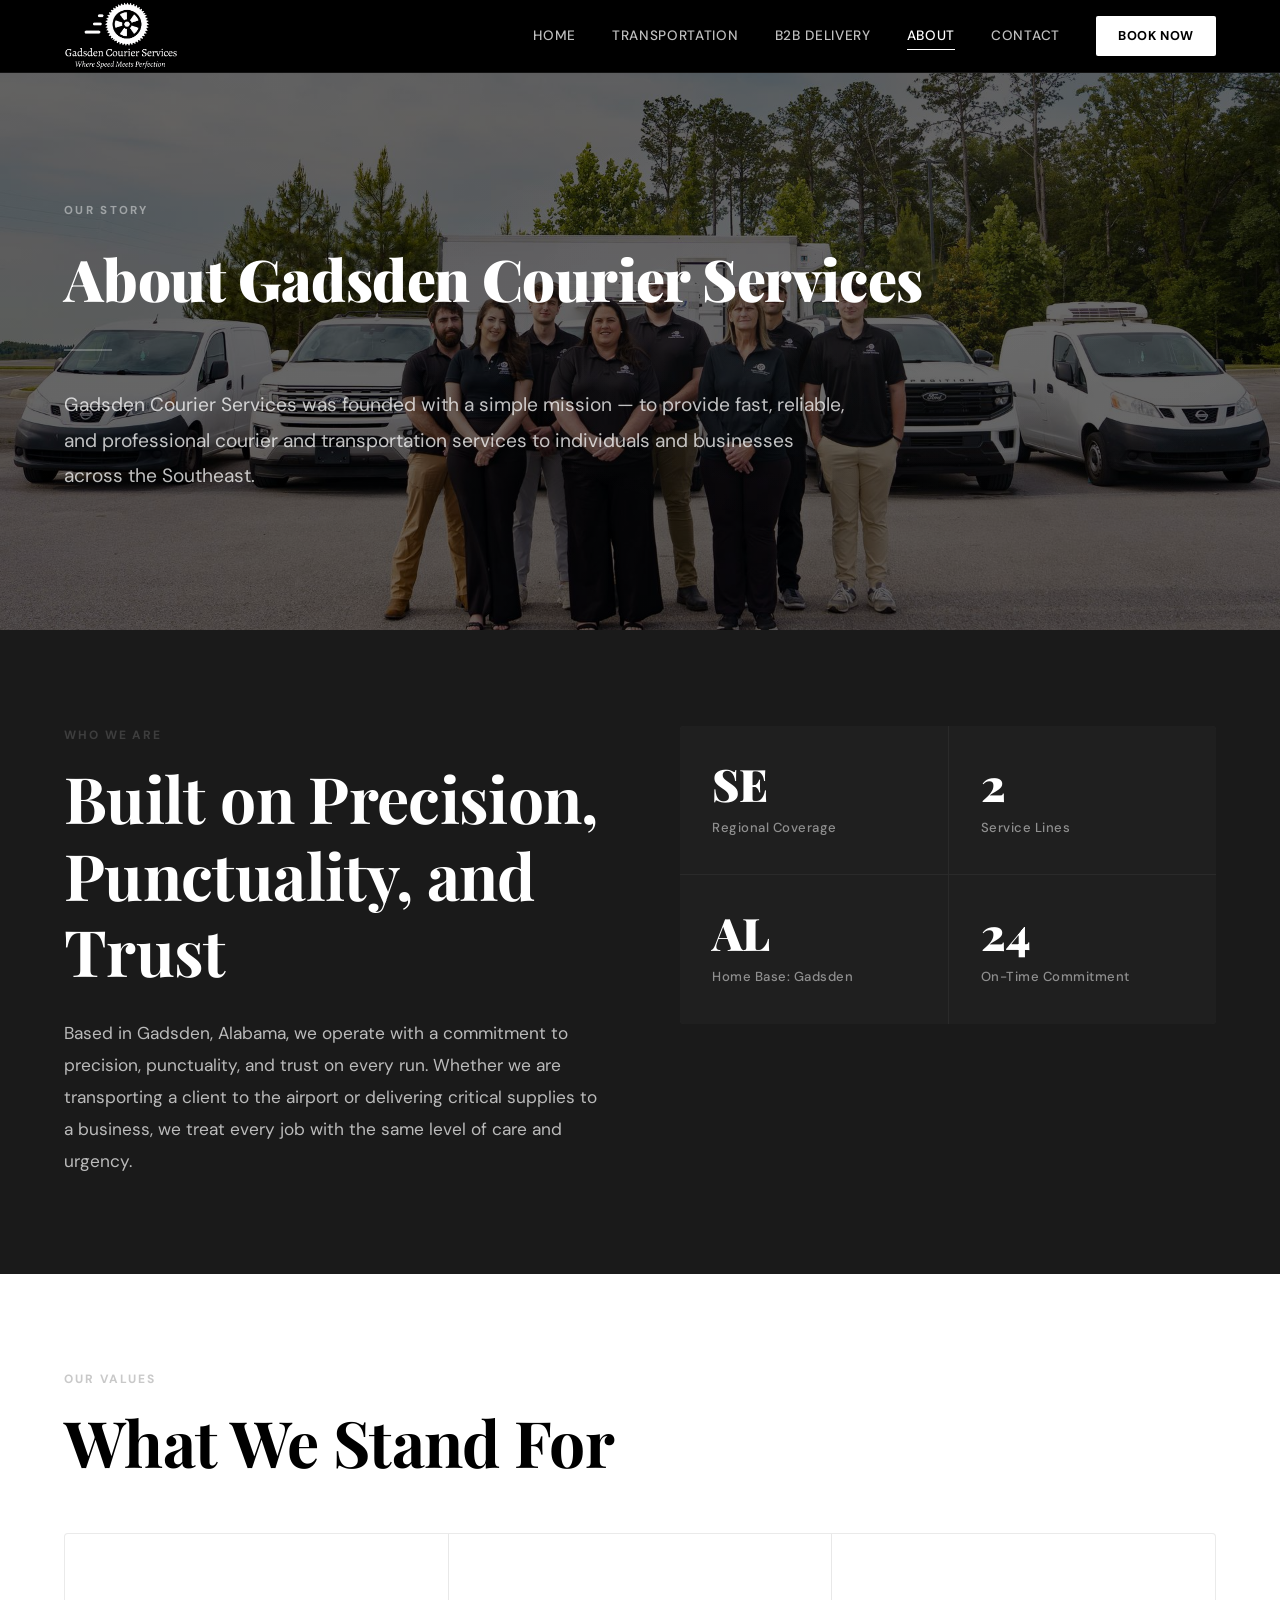
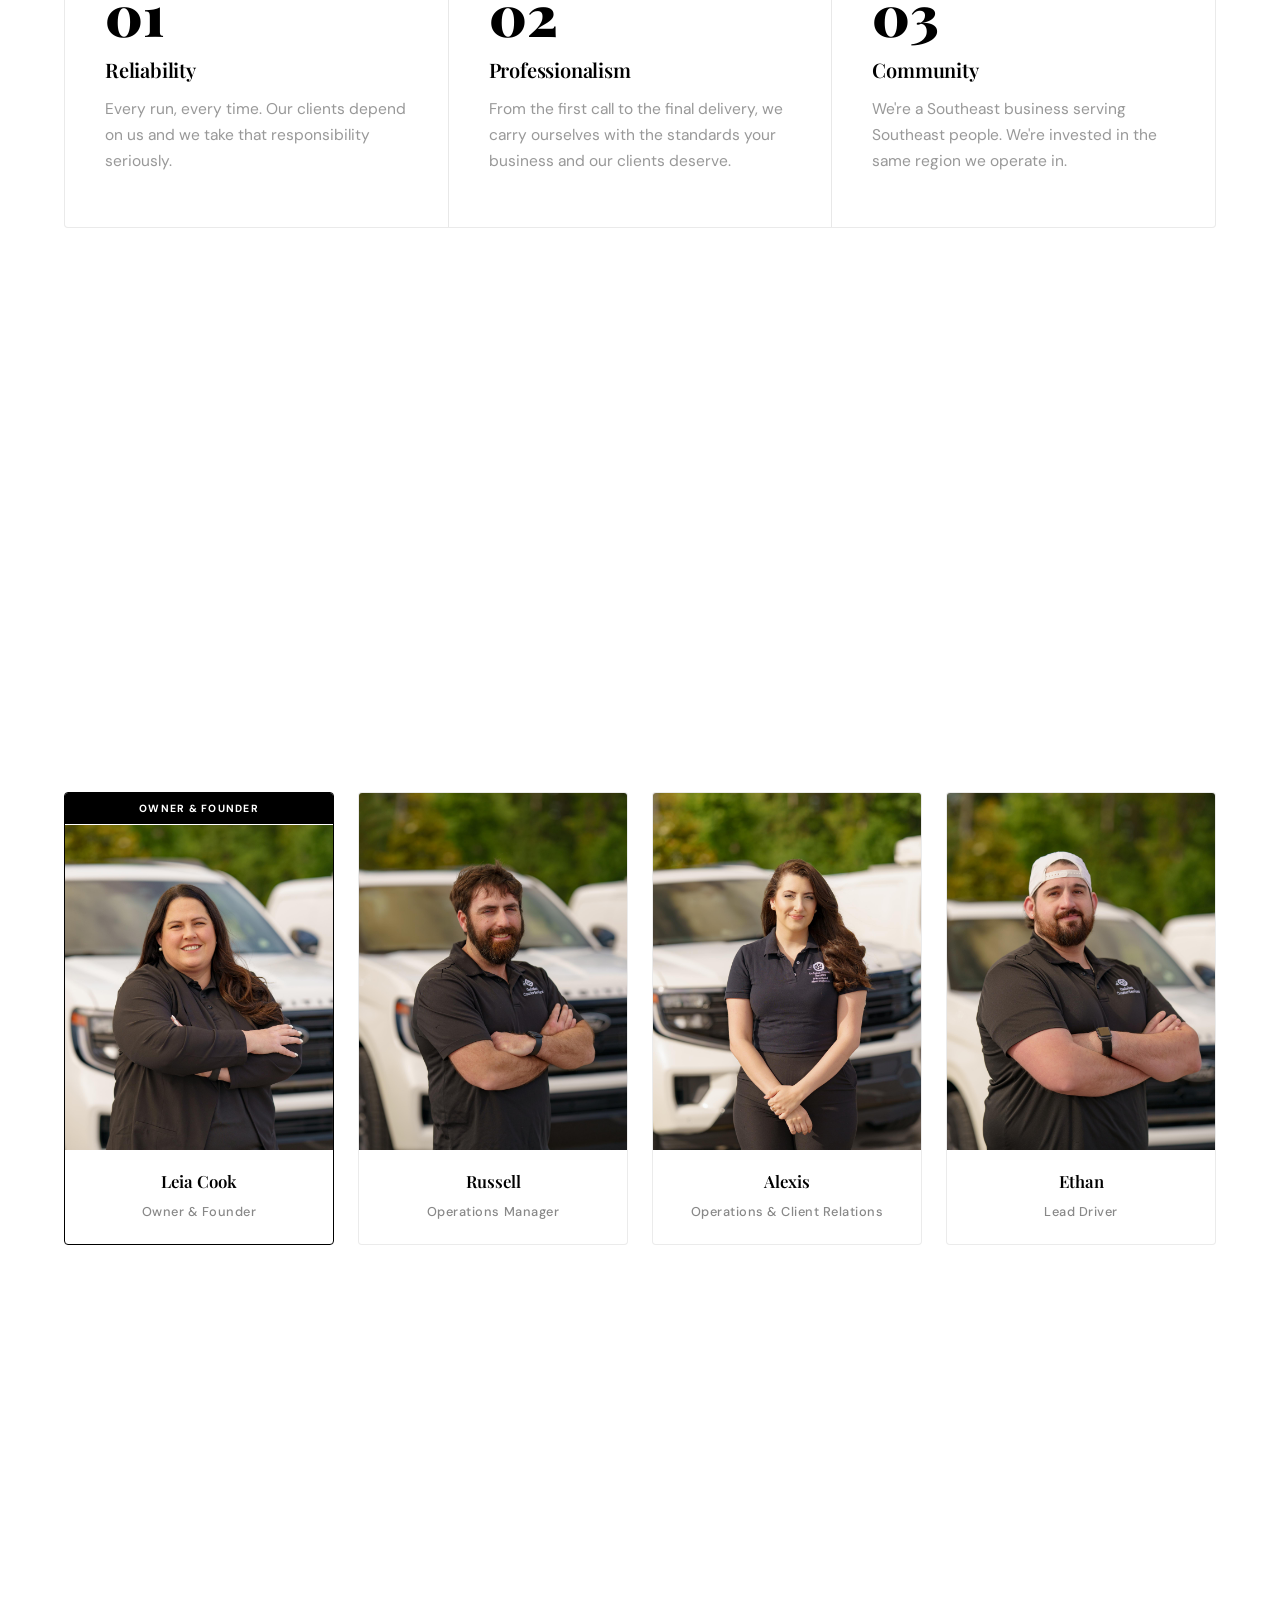
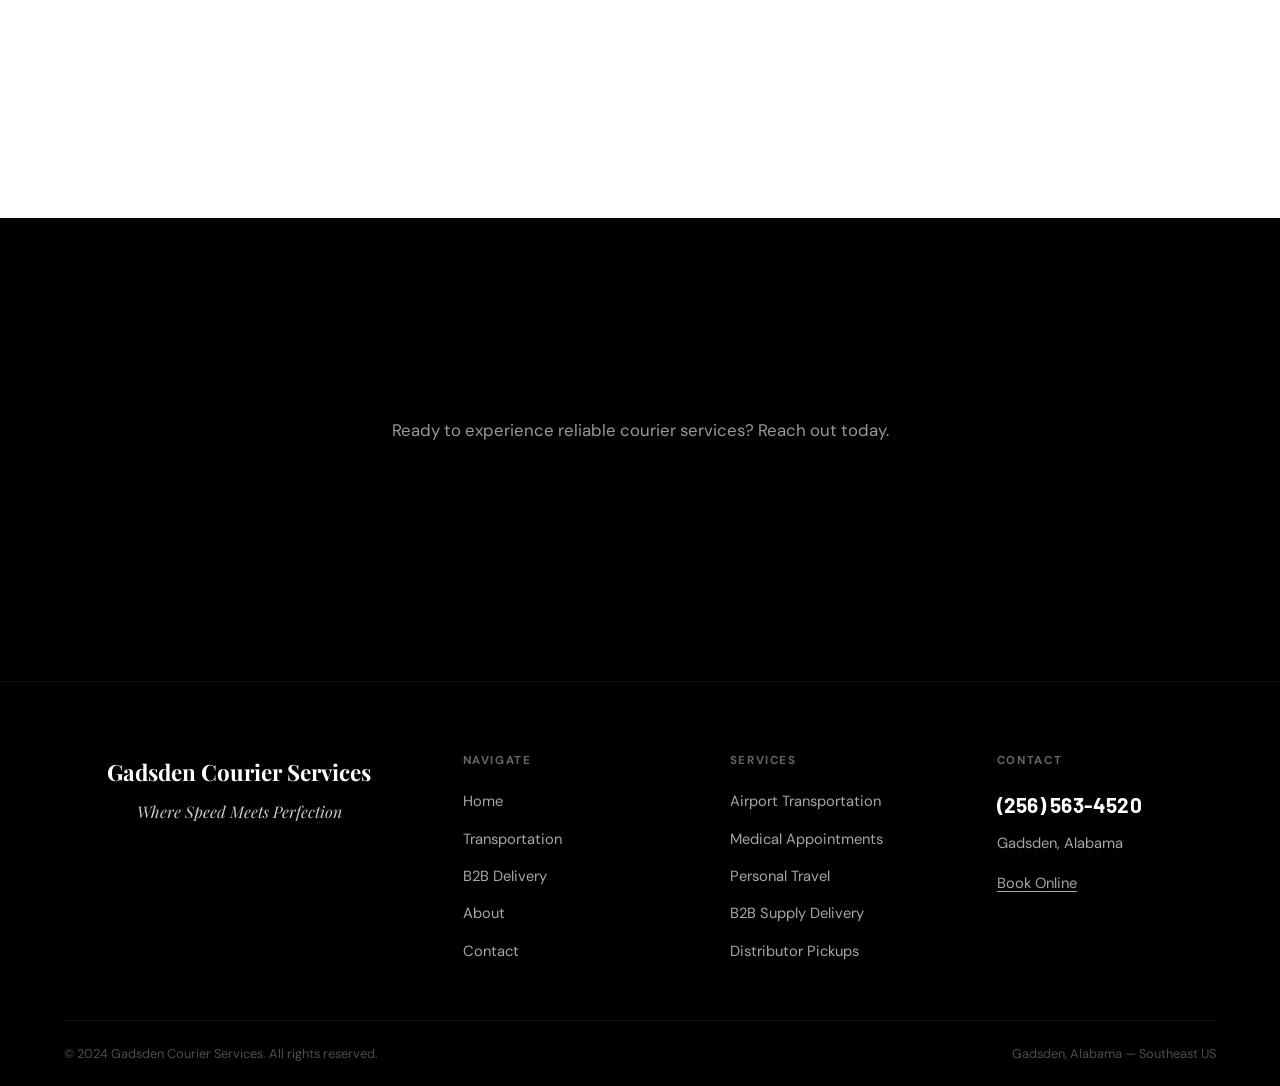
==== about.html @ 2a09195c "initial setup" ====
<!DOCTYPE html>
<html lang="en">
<head>
  <meta charset="UTF-8" />
  <meta name="viewport" content="width=device-width, initial-scale=1.0" />
  <meta name="author" content="Gadsden Courier Services" />
  <title>About Us | Gadsden Courier Services</title>
  <meta name="description" content="Learn about Gadsden Courier Services — a Gadsden, Alabama based courier company built on speed, precision, and trust. Meet our team and learn about our mission to serve individuals and businesses across the Southeast." />
  <link rel="canonical" href="https://gadsdencourierservices.com/about.html" />
  <meta property="og:site_name" content="Gadsden Courier Services" />
  <meta property="og:title" content="About Gadsden Courier Services | Gadsden, Alabama" />
  <meta property="og:description" content="Based in Gadsden, Alabama, Gadsden Courier Services is built on speed, precision, and trust. Learn about our team and our mission." />
  <meta property="og:url" content="https://gadsdencourierservices.com/about.html" />
  <meta property="og:type" content="website" />
  <meta property="og:image" content="https://gadsdencourierservices.com/logo.png" />
  <meta name="twitter:card" content="summary_large_image" />
  <meta name="twitter:image" content="https://gadsdencourierservices.com/logo.png" />
  <link rel="stylesheet" href="styles.css" />
</head>
<body>

  <!-- HEADER -->
  <header class="site-header">
    <div class="container header-inner">
      <a href="index.html" class="header-logo">
        <img src="logo.png" alt="Gadsden Courier Services" onerror="this.style.display='none';this.nextElementSibling.style.display='block';" />
        <span class="logo-text">Gadsden Courier</span>
      </a>
      <nav class="site-nav" aria-label="Main navigation">
        <a href="index.html">Home</a>
        <a href="transportation.html">Transportation</a>
        <a href="delivery.html">B2B Delivery</a>
        <a href="about.html" class="active">About</a>
        <a href="contact.html">Contact</a>
        <a href="contact.html" class="nav-book-btn">Book Now</a>
      </nav>
      <button class="hamburger" id="hamburger" aria-label="Toggle navigation" aria-expanded="false">
        <span></span><span></span><span></span>
      </button>
    </div>
  </header>

  <nav class="mobile-nav" id="mobileNav" aria-label="Mobile navigation">
    <a href="index.html">Home</a>
    <a href="transportation.html">Transportation</a>
    <a href="delivery.html">B2B Delivery</a>
    <a href="about.html" class="active">About</a>
    <a href="contact.html">Contact</a>
    <a href="contact.html" class="nav-book-btn">Book Now</a>
  </nav>

  <main>

    <!-- ══ HERO / ABOUT ══════════════════════════════════════════ -->
    <section class="hero hero-inner" style="min-height: 70vh; background-image: linear-gradient(rgba(0,0,0,0.6), rgba(0,0,0,0.6)), url('team-photo.jpg'); background-size: cover; background-position: center; background-repeat: no-repeat;">
      <div class="container">
        <div class="hero-content" style="max-width:860px;">
          <span class="hero-label hero-animate d1">Our Story</span>
          <h1 class="hero-animate d2">About Gadsden Courier Services</h1>
          <div class="mission-rule hero-animate d3"></div>
          <!-- COMPANY STORY PLACEHOLDER — Add more detail from Leia when available -->
          <div class="mission-block hero-animate d3">
            <p>Gadsden Courier Services was founded with a simple mission &mdash; to provide fast, reliable, and professional courier and transportation services to individuals and businesses across the Southeast.</p>
          </div>
        </div>
      </div>
    </section>

    <!-- ══ MISSION BODY ══════════════════════════════════════════ -->
    <section class="section section--deep">
      <div class="container">
        <div style="display:grid; grid-template-columns: 1fr 1fr; gap: 80px; align-items:start;" class="about-grid">
          <div class="fade-in">
            <span class="section-label" style="color:rgba(255,255,255,0.35);">Who We Are</span>
            <h2 style="color:#fff; margin-bottom:28px;">Built on Precision, Punctuality, and Trust</h2>
            <p style="color:rgba(255,255,255,0.7); font-size:1.08rem; line-height:1.85;">Based in Gadsden, Alabama, we operate with a commitment to precision, punctuality, and trust on every run. Whether we are transporting a client to the airport or delivering critical supplies to a business, we treat every job with the same level of care and urgency.</p>
            <!-- COMPANY STORY PLACEHOLDER — Add more detail from Leia when available -->
          </div>
          <div class="fade-in delay-2">
            <div style="display:grid; grid-template-columns: 1fr 1fr; gap: 1px; background: rgba(255,255,255,0.07); border-radius:4px; overflow:hidden;">
              <div style="background:#1f1f1f; padding:36px 32px;">
                <div style="font-family:'Playfair Display',serif; font-size:2.8rem; font-weight:900; color:#fff; line-height:1; margin-bottom:10px;">SE</div>
                <div style="font-size:0.82rem; color:rgba(255,255,255,0.5); font-weight:500; letter-spacing:0.04em;">Regional Coverage</div>
              </div>
              <div style="background:#1f1f1f; padding:36px 32px;">
                <div style="font-family:'Playfair Display',serif; font-size:2.8rem; font-weight:900; color:#fff; line-height:1; margin-bottom:10px;">2</div>
                <div style="font-size:0.82rem; color:rgba(255,255,255,0.5); font-weight:500; letter-spacing:0.04em;">Service Lines</div>
              </div>
              <div style="background:#1f1f1f; padding:36px 32px;">
                <div style="font-family:'Playfair Display',serif; font-size:2.8rem; font-weight:900; color:#fff; line-height:1; margin-bottom:10px;">AL</div>
                <div style="font-size:0.82rem; color:rgba(255,255,255,0.5); font-weight:500; letter-spacing:0.04em;">Home Base: Gadsden</div>
              </div>
              <div style="background:#1f1f1f; padding:36px 32px;">
                <div style="font-family:'Playfair Display',serif; font-size:2.8rem; font-weight:900; color:#fff; line-height:1; margin-bottom:10px;">24</div>
                <div style="font-size:0.82rem; color:rgba(255,255,255,0.5); font-weight:500; letter-spacing:0.04em;">On-Time Commitment</div>
              </div>
            </div>
          </div>
        </div>
      </div>
    </section>

    <!-- ══ VALUES ════════════════════════════════════════════════ -->
    <section class="section section--white">
      <div class="container">
        <span class="section-label" style="color:#888;">Our Values</span>
        <h2 class="section-heading fade-in" style="margin-bottom:52px;">What We Stand For</h2>
        <div class="trust-grid" style="background: #e8e8e8;">
          <div class="trust-item fade-in delay-1" style="background:#fff; color:#000;">
            <div class="trust-number" style="color:#000000;">01</div>
            <h3 style="color:#000;">Reliability</h3>
            <p style="color:#555;">Every run, every time. Our clients depend on us and we take that responsibility seriously.</p>
          </div>
          <div class="trust-item fade-in delay-2" style="background:#fff; color:#000;">
            <div class="trust-number" style="color:#000000;">02</div>
            <h3 style="color:#000;">Professionalism</h3>
            <p style="color:#555;">From the first call to the final delivery, we carry ourselves with the standards your business and our clients deserve.</p>
          </div>
          <div class="trust-item fade-in delay-3" style="background:#fff; color:#000;">
            <div class="trust-number" style="color:#000000;">03</div>
            <h3 style="color:#000;">Community</h3>
            <p style="color:#555;">We're a Southeast business serving Southeast people. We're invested in the same region we operate in.</p>
          </div>
        </div>
      </div>
    </section>

    <!-- ══ TEAM PHOTO BREAK — heading overlaid on photo ═══════════ -->
    <div style="width:100%; min-height:420px; background-image: linear-gradient(rgba(0,0,0,0.5), rgba(0,0,0,0.5)), url('team-photo.jpg'); background-size:cover; background-position:center; background-repeat:no-repeat; background-attachment:fixed; display:flex; align-items:center; justify-content:center; text-align:center; padding: 72px 24px;">
      <div>
        <span style="display:block; font-size:0.72rem; font-weight:700; letter-spacing:0.16em; text-transform:uppercase; color:rgba(255,255,255,0.45); margin-bottom:16px;">Our People</span>
        <h2 style="font-family:'Playfair Display',serif; font-size:clamp(2.5rem,5vw,4rem); font-weight:700; color:#fff; margin-bottom:16px; letter-spacing:-0.01em;">Meet the Team</h2>
        <p style="font-size:1.05rem; color:rgba(255,255,255,0.75); max-width:480px; margin:0 auto; line-height:1.7;">The people behind every on-time delivery and smooth ride.</p>
      </div>
    </div>

    <!-- ══ MEET THE TEAM ══════════════════════════════════════════ -->
    <section class="section section--white" style="padding-top:48px;">
      <div class="container">

        <div class="staff-grid">

          <!-- Leia — Owner & Founder -->
          <div class="staff-card staff-card--featured fade-in delay-1" style="position:relative;">
            <span class="staff-badge">Owner &amp; Founder</span>
            <img src="team-leia.jpg" alt="Leia Cook — Owner & Founder" class="staff-photo" style="padding-top:32px;" />
            <div class="staff-info">
              <div class="staff-name">Leia Cook</div>
              <div class="staff-role">Owner &amp; Founder</div>
            </div>
          </div>

          <!-- Russell -->
          <div class="staff-card fade-in delay-2">
            <img src="team-russell.jpg" alt="Russell — Operations Manager" class="staff-photo" />
            <div class="staff-info">
              <div class="staff-name">Russell</div>
              <div class="staff-role">Operations Manager</div>
            </div>
          </div>

          <!-- Alexis -->
          <div class="staff-card fade-in delay-3">
            <img src="team-alexis.jpg" alt="Alexis — Operations & Client Relations" class="staff-photo" />
            <div class="staff-info">
              <div class="staff-name">Alexis</div>
              <div class="staff-role">Operations &amp; Client Relations</div>
            </div>
          </div>

          <!-- Ethan -->
          <div class="staff-card fade-in delay-1">
            <img src="team-ethan.jpg" alt="Ethan — Driver" class="staff-photo" />
            <div class="staff-info">
              <div class="staff-name">Ethan</div>
              <div class="staff-role">Lead Driver</div>
            </div>
          </div>

          <!-- Tanner -->
          <div class="staff-card fade-in delay-4">
            <img src="team-tanner.jpg" alt="Tanner — Driver" class="staff-photo" />
            <div class="staff-info">
              <div class="staff-name">Tanner</div>
              <div class="staff-role">Driver</div>
            </div>
          </div>

          <!-- Sandi -->
          <div class="staff-card fade-in delay-2">
            <img src="team-nana.jpg" alt="Sandi — Driver" class="staff-photo" />
            <div class="staff-info">
              <div class="staff-name">Sandi</div>
              <div class="staff-role">Driver</div>
            </div>
          </div>

          <!-- Micah -->
          <div class="staff-card fade-in delay-3">
            <img src="team-micah.jpg" alt="Micah — Driver" class="staff-photo" />
            <div class="staff-info">
              <div class="staff-name">Micah</div>
              <div class="staff-role">Driver</div>
            </div>
          </div>

        </div>
      </div>
    </section>

    <!-- ══ CTA STRIP ═════════════════════════════════════════════ -->
    <section class="cta-strip">
      <div class="container">
        <h2 class="fade-in">Work With Us</h2>
        <p class="fade-in delay-1">Ready to experience reliable courier services? Reach out today.</p>
        <span class="phone-display fade-in delay-2"><a href="tel:2565634520">(256) 563-4520</a></span>
        <div class="cta-strip-btns fade-in delay-3">
          <a href="contact.html" class="btn btn-white">Get in Touch</a>
          <a href="contact.html" class="btn btn-outline-white">Book a Ride</a>
        </div>
      </div>
    </section>

  </main>

  <!-- FOOTER -->
  <footer class="site-footer">
    <div class="container">
      <div class="footer-grid">
        <div class="footer-brand">
          <div style="font-family:'Playfair Display',serif; font-size:1.4rem; font-weight:700; color:#fff; margin-bottom:8px;">Gadsden Courier Services</div>
          <div class="tagline">Where Speed Meets Perfection</div>
        </div>
        <div class="footer-col">
          <h5>Navigate</h5>
          <ul>
            <li><a href="index.html">Home</a></li>
            <li><a href="transportation.html">Transportation</a></li>
            <li><a href="delivery.html">B2B Delivery</a></li>
            <li><a href="about.html">About</a></li>
            <li><a href="contact.html">Contact</a></li>
          </ul>
        </div>
        <div class="footer-col">
          <h5>Services</h5>
          <ul>
            <li><a href="transportation.html">Airport Transportation</a></li>
            <li><a href="transportation.html">Medical Appointments</a></li>
            <li><a href="transportation.html">Personal Travel</a></li>
            <li><a href="delivery.html">B2B Supply Delivery</a></li>
            <li><a href="delivery.html">Distributor Pickups</a></li>
          </ul>
        </div>
        <div class="footer-col">
          <h5>Contact</h5>
          <a href="tel:2565634520" class="phone-large">(256) 563-4520</a>
          <span class="contact-line">Gadsden, Alabama</span>
          <span class="contact-line" style="margin-top:16px;">
            <a href="contact.html" style="color:rgba(255,255,255,0.65); text-decoration:underline; text-underline-offset:3px;">Book Online</a>
          </span>
        </div>
      </div>
    </div>
    <div class="container">
      <div class="footer-bottom">
        <span>&copy; 2024 Gadsden Courier Services. All rights reserved.</span>
        <span>Gadsden, Alabama &mdash; Southeast US</span>
      </div>
    </div>
  </footer>

  <script src="main.js"></script>
  <style>
    @media (max-width: 768px) {
      .about-grid { grid-template-columns: 1fr !important; gap: 48px !important; }
    }
  </style>
</body>
</html>
---- styles.css ----
/* ============================================================
   GADSDEN COURIER SERVICES — SHARED STYLESHEET
   ============================================================ */

@import url('https://fonts.googleapis.com/css2?family=Playfair+Display:ital,wght@0,400;0,600;0,700;0,900;1,400;1,700&family=DM+Sans:wght@300;400;500;600;700&family=Barlow:wght@600;700;800&display=swap');

/* ── Reset ─────────────────────────────────────────────────── */
*, *::before, *::after { box-sizing: border-box; margin: 0; padding: 0; }
html { scroll-behavior: smooth; font-size: 16px; }
body {
  font-family: 'DM Sans', sans-serif;
  background: #fff;
  color: #000;
  line-height: 1.65;
  -webkit-font-smoothing: antialiased;
}
img { max-width: 100%; display: block; }
a { color: inherit; text-decoration: none; }
ul { list-style: none; }
button { cursor: pointer; font-family: inherit; }

/* ── Typography ─────────────────────────────────────────────── */
h1, h2, h3, h4, h5 {
  font-family: 'Playfair Display', serif;
  line-height: 1.2;
  letter-spacing: -0.01em;
}
h1 { font-size: clamp(2.4rem, 5.5vw, 5rem); font-weight: 900; }
h2 { font-size: clamp(2.5rem, 5vw, 4rem); font-weight: 700; }
h3 { font-size: clamp(1.3rem, 2.5vw, 1.9rem); font-weight: 600; }
h4 { font-size: 1.15rem; font-weight: 600; font-family: 'DM Sans', sans-serif; letter-spacing: 0.06em; text-transform: uppercase; }
p { font-size: 1.05rem; font-weight: 400; color: inherit; }

/* ── Colours ─────────────────────────────────────────────────── */
:root {
  --black: #000;
  --off-black: #111111;
  --deep: #1a1a1a;
  --white: #fff;
  --gray-light: #f4f4f4;
  --gray-mid: #888;
  --border: rgba(255,255,255,0.12);
}

/* ── Container ─────────────────────────────────────────────── */
.container {
  width: 90%;
  max-width: 1240px;
  margin: 0 auto;
}

/* ── Buttons ─────────────────────────────────────────────────── */
.btn {
  display: inline-block;
  padding: 14px 32px;
  font-family: 'DM Sans', sans-serif;
  font-size: 0.9rem;
  font-weight: 600;
  letter-spacing: 0.08em;
  text-transform: uppercase;
  border: 2px solid transparent;
  border-radius: 2px;
  transition: background 0.22s ease, color 0.22s ease, border-color 0.22s ease, transform 0.18s ease;
  white-space: nowrap;
}
.btn:hover { transform: translateY(-2px); }

.btn-white {
  background: #fff;
  color: #000;
  border-color: #fff;
}
.btn-white:hover {
  background: transparent;
  color: #fff;
}

.btn-black {
  background: #000;
  color: #fff;
  border-color: #000;
}
.btn-black:hover {
  background: transparent;
  color: #000;
}

.btn-outline-white {
  background: transparent;
  color: #fff;
  border-color: rgba(255,255,255,0.55);
}
.btn-outline-white:hover {
  background: #fff;
  color: #000;
  border-color: #fff;
}

.btn-outline-black {
  background: transparent;
  color: #000;
  border-color: #000;
}
.btn-outline-black:hover {
  background: #000;
  color: #fff;
}

/* ── Section base ────────────────────────────────────────────── */
.section { padding: 96px 0; }
.section-sm { padding: 72px 0; }
.section--dark { background: var(--off-black); color: #fff; }
.section--deep { background: var(--deep); color: #fff; }
.section--black { background: var(--black); color: #fff; }
.section--white { background: #fff; color: #000; }

.section-label {
  font-family: 'DM Sans', sans-serif;
  font-size: 0.75rem;
  font-weight: 700;
  letter-spacing: 0.16em;
  text-transform: uppercase;
  opacity: 0.45;
  margin-bottom: 14px;
  display: block;
}
.section-heading { margin-bottom: 16px; }
.section-subtext {
  font-size: 1.1rem;
  max-width: 600px;
  opacity: 0.7;
  margin-bottom: 52px;
  line-height: 1.7;
}

/* ── HEADER ──────────────────────────────────────────────────── */
.site-header {
  position: fixed;
  top: 0;
  left: 0;
  right: 0;
  z-index: 999;
  background: var(--black);
  border-bottom: 1px solid rgba(255,255,255,0.07);
  transition: background 0.3s;
}
.header-inner {
  display: flex;
  align-items: center;
  justify-content: space-between;
  height: 72px;
}
.header-logo {
  display: flex;
  align-items: center;
  gap: 12px;
  text-decoration: none;
}
.header-logo img {
  height: 70px;
  width: auto;
  object-fit: contain;
}
/* fallback text logo if img missing */
.header-logo .logo-text {
  font-family: 'Playfair Display', serif;
  font-size: 1.1rem;
  font-weight: 700;
  color: #fff;
  white-space: nowrap;
  display: none;
}
.site-nav {
  display: flex;
  align-items: center;
  gap: 36px;
}
.site-nav a {
  color: rgba(255,255,255,0.75);
  font-size: 0.85rem;
  font-weight: 500;
  letter-spacing: 0.05em;
  text-transform: uppercase;
  transition: color 0.2s;
  position: relative;
}
.site-nav a::after {
  content: '';
  position: absolute;
  bottom: -3px;
  left: 0;
  width: 0;
  height: 1px;
  background: #fff;
  transition: width 0.2s;
}
.site-nav a:hover { color: #fff; }
.site-nav a:hover::after { width: 100%; }
.site-nav a.active { color: #fff; }
.site-nav a.active::after { width: 100%; }

.nav-book-btn {
  background: #fff;
  color: #000 !important;
  padding: 9px 22px;
  font-size: 0.8rem !important;
  font-weight: 700 !important;
  letter-spacing: 0.07em;
  border-radius: 2px;
  transition: background 0.2s, color 0.2s !important;
}
.nav-book-btn::after { display: none !important; }
.nav-book-btn:hover {
  background: rgba(255,255,255,0.85) !important;
  color: #000 !important;
  transform: translateY(-1px);
}

/* hamburger */
.hamburger {
  display: none;
  flex-direction: column;
  gap: 5px;
  background: none;
  border: none;
  padding: 8px;
  cursor: pointer;
  z-index: 1001;
}
.hamburger span {
  display: block;
  width: 24px;
  height: 2px;
  background: #fff;
  transition: transform 0.3s, opacity 0.3s;
}
.hamburger.open span:nth-child(1) { transform: translateY(7px) rotate(45deg); }
.hamburger.open span:nth-child(2) { opacity: 0; }
.hamburger.open span:nth-child(3) { transform: translateY(-7px) rotate(-45deg); }

/* mobile nav */
.mobile-nav {
  display: none;
  position: fixed;
  top: 72px;
  left: 0;
  right: 0;
  background: var(--black);
  border-top: 1px solid rgba(255,255,255,0.1);
  padding: 24px 5%;
  z-index: 998;
  flex-direction: column;
  gap: 0;
}
.mobile-nav.open { display: flex; }
.mobile-nav a {
  color: rgba(255,255,255,0.8);
  font-size: 1rem;
  font-weight: 500;
  letter-spacing: 0.05em;
  text-transform: uppercase;
  padding: 16px 0;
  border-bottom: 1px solid rgba(255,255,255,0.07);
  transition: color 0.2s;
}
.mobile-nav a:last-child { border-bottom: none; margin-top: 16px; }
.mobile-nav a:hover, .mobile-nav a.active { color: #fff; }
.mobile-nav .nav-book-btn {
  display: inline-block;
  width: 100%;
  text-align: center;
  padding: 14px 22px;
  border-radius: 2px;
}

/* ── FOOTER ──────────────────────────────────────────────────── */
.site-footer {
  background: var(--black);
  color: rgba(255,255,255,0.7);
  padding: 72px 0 0;
  border-top: 1px solid rgba(255,255,255,0.07);
}
.footer-grid {
  display: grid;
  grid-template-columns: 1.6fr 1fr 1fr 1fr;
  gap: 48px;
  padding-bottom: 56px;
  border-bottom: 1px solid rgba(255,255,255,0.07);
}
.footer-brand img { height: 50px; margin-bottom: 16px; }
.footer-brand { text-align: center; }
.footer-brand .tagline {
  font-family: 'Playfair Display', serif;
  font-style: italic;
  font-size: 1rem;
  color: #cccccc;
  margin-top: 8px;
  display: block;
  margin-left: 0;
}
.footer-col h5 {
  font-family: 'DM Sans', sans-serif;
  font-size: 0.72rem;
  font-weight: 700;
  letter-spacing: 0.14em;
  text-transform: uppercase;
  color: rgba(255,255,255,0.4);
  margin-bottom: 20px;
}
.footer-col ul { display: flex; flex-direction: column; gap: 11px; }
.footer-col ul li a {
  color: rgba(255,255,255,0.65);
  font-size: 0.92rem;
  transition: color 0.2s;
}
.footer-col ul li a:hover { color: #fff; }
.footer-col .contact-line {
  display: block;
  color: rgba(255,255,255,0.65);
  font-size: 0.92rem;
  margin-bottom: 8px;
}
.footer-col .phone-large {
  font-family: 'Barlow', 'DM Sans', sans-serif;
  font-size: 1.3rem;
  color: #fff;
  font-weight: 700;
  display: block;
  margin-bottom: 8px;
  letter-spacing: 0.01em;
}
.footer-bottom {
  display: flex;
  align-items: center;
  justify-content: space-between;
  padding: 22px 0;
  font-size: 0.8rem;
  color: rgba(255,255,255,0.3);
}

/* ── HERO (shared base) ─────────────────────────────────────── */
.hero {
  min-height: 100vh;
  background: var(--black);
  color: #fff;
  display: flex;
  align-items: center;
  padding: 120px 0 80px;
  position: relative;
  overflow: hidden;
}
.hero::before {
  content: '';
  position: absolute;
  inset: 0;
  background: radial-gradient(ellipse 60% 50% at 70% 50%, rgba(255,255,255,0.03) 0%, transparent 70%);
  pointer-events: none;
}
.hero-content { position: relative; z-index: 1; max-width: 780px; }
.hero-label {
  display: inline-block;
  font-size: 0.72rem;
  font-weight: 700;
  letter-spacing: 0.2em;
  text-transform: uppercase;
  color: rgba(255,255,255,0.45);
  margin-bottom: 24px;
}
.hero h1 { color: #fff; margin-bottom: 24px; }
.hero .subheadline {
  font-size: clamp(1rem, 2vw, 1.25rem);
  color: rgba(255,255,255,0.65);
  max-width: 580px;
  margin-bottom: 44px;
  line-height: 1.7;
}
.hero-btns { display: flex; gap: 16px; flex-wrap: wrap; }

/* inner hero (non-home pages) */
.hero-inner {
  min-height: 55vh;
  padding: 140px 0 80px;
}
.hero-inner h1 { font-size: clamp(2.2rem, 4.5vw, 4rem); }

/* ── SCROLL ANIMATIONS ───────────────────────────────────────── */
.fade-in {
  opacity: 0;
  transform: translateY(28px);
  transition: opacity 0.7s ease, transform 0.7s ease;
}
.fade-in.visible {
  opacity: 1;
  transform: none;
}
.fade-in-up {
  opacity: 0;
  transform: translateY(40px);
  transition: opacity 0.75s ease, transform 0.75s ease;
}
.fade-in-up.visible { opacity: 1; transform: none; }

/* stagger delays */
.delay-1 { transition-delay: 0.1s; }
.delay-2 { transition-delay: 0.2s; }
.delay-3 { transition-delay: 0.35s; }
.delay-4 { transition-delay: 0.5s; }
.delay-5 { transition-delay: 0.65s; }

/* Hero load animation */
.hero-animate {
  opacity: 0;
  transform: translateY(30px);
  animation: heroReveal 0.85s ease forwards;
}
@keyframes heroReveal {
  to { opacity: 1; transform: none; }
}
.hero-animate.d1 { animation-delay: 0.15s; }
.hero-animate.d2 { animation-delay: 0.35s; }
.hero-animate.d3 { animation-delay: 0.55s; }
.hero-animate.d4 { animation-delay: 0.72s; }

/* ── CARDS ───────────────────────────────────────────────────── */
.card {
  background: var(--off-black);
  color: #fff;
  padding: 44px 40px 52px;
  border: 1px solid rgba(255,255,255,0.07);
  border-radius: 4px;
  transition: border-color 0.25s, transform 0.25s;
}
.card:hover {
  border-color: rgba(255,255,255,0.22);
  transform: translateY(-4px);
}
.card-light {
  background: #fff;
  color: #000;
  border: 1px solid rgba(0,0,0,0.09);
  border-radius: 4px;
  padding: 40px 36px;
  transition: border-color 0.25s, box-shadow 0.25s, transform 0.25s;
}
.card-light:hover {
  border-color: rgba(0,0,0,0.18);
  box-shadow: 0 8px 40px rgba(0,0,0,0.09);
  transform: translateY(-4px);
}
.card-icon {
  width: 52px;
  height: 52px;
  margin-bottom: 24px;
  opacity: 0.85;
}

/* ── SERVICE CARDS (home) ─────────────────────────────────────── */
.services-grid {
  display: grid;
  grid-template-columns: 1fr 1fr;
  gap: 28px;
  align-items: stretch;
}
.service-card {
  padding: 52px 44px 56px;
  background: var(--off-black);
  color: #fff;
  border: 1px solid rgba(255,255,255,0.07);
  border-radius: 4px;
  transition: border-color 0.25s, transform 0.25s;
}
.service-card:hover {
  border-color: rgba(255,255,255,0.2);
  transform: translateY(-5px);
}
.service-card .card-icon-wrap {
  width: 60px;
  height: 60px;
  margin-bottom: 28px;
}
.service-card--secondary { padding: 52px 44px 56px; }
.service-card h3 { margin-bottom: 16px; }
.service-card p { opacity: 0.68; line-height: 1.75; margin-bottom: 32px; }
.service-card-featured-badge {
  display: inline-block;
  font-size: 0.68rem;
  font-weight: 700;
  letter-spacing: 0.14em;
  text-transform: uppercase;
  color: rgba(255,255,255,0.4);
  border: 1px solid rgba(255,255,255,0.15);
  padding: 4px 10px;
  border-radius: 2px;
  margin-bottom: 20px;
}

/* ── TRUST POINTS ─────────────────────────────────────────────── */
.trust-grid {
  display: grid;
  grid-template-columns: repeat(3, 1fr);
  gap: 1px;
  background: rgba(255,255,255,0.07);
  border: 1px solid rgba(255,255,255,0.07);
  border-radius: 4px;
  overflow: hidden;
}
.trust-item {
  background: var(--off-black);
  padding: 52px 40px;
  transition: background 0.25s;
}
.trust-item:hover { background: #1f1f1f; }
.trust-number {
  font-family: 'Playfair Display', serif;
  font-size: 3.5rem;
  font-weight: 900;
  color: rgba(255,255,255,0.07);
  line-height: 1;
  margin-bottom: 16px;
}
.trust-item h3 { font-size: 1.25rem; margin-bottom: 14px; }
.trust-item p { opacity: 0.6; font-size: 0.97rem; line-height: 1.7; }

/* ── HOW IT WORKS ─────────────────────────────────────────────── */
.steps-grid {
  display: grid;
  grid-template-columns: repeat(3, 1fr);
  gap: 1px;
  background: #e8e8e8;
  border: 1px solid #e8e8e8;
  border-radius: 4px;
  overflow: hidden;
}
.step-item {
  background: #fff;
  padding: 52px 40px;
}
.step-num {
  font-family: 'Playfair Display', serif;
  font-size: 4rem;
  font-weight: 900;
  color: #000000;
  line-height: 1;
  margin-bottom: 20px;
}
.step-item h3 { font-size: 1.2rem; margin-bottom: 12px; }
.step-item p { color: #555; font-size: 0.97rem; line-height: 1.7; }

/* ── SERVICE AREA ─────────────────────────────────────────────── */
.area-grid {
  display: grid;
  grid-template-columns: 1fr 1fr;
  gap: 48px;
}
.area-col h3 { margin-bottom: 16px; }
.area-col p { opacity: 0.65; line-height: 1.75; }
.area-divider {
  width: 1px;
  background: rgba(255,255,255,0.1);
  display: block;
}
.area-col .area-label {
  font-size: 0.72rem;
  font-weight: 700;
  letter-spacing: 0.16em;
  text-transform: uppercase;
  opacity: 0.35;
  margin-bottom: 12px;
  display: block;
}

/* ── TESTIMONIALS ─────────────────────────────────────────────── */
.testimonials-grid {
  display: grid;
  grid-template-columns: repeat(3, 1fr);
  gap: 24px;
}
.testimonial-card {
  background: #fff;
  border: 1px solid rgba(0,0,0,0.08);
  border-radius: 4px;
  padding: 36px 32px;
  transition: box-shadow 0.25s, transform 0.25s;
}
.testimonial-card:hover {
  box-shadow: 0 8px 40px rgba(0,0,0,0.08);
  transform: translateY(-3px);
}
.testimonial-quote {
  font-family: 'Playfair Display', serif;
  font-size: 1.05rem;
  font-style: italic;
  color: #222;
  line-height: 1.7;
  margin-bottom: 28px;
}
.testimonial-quote::before { content: '\201C'; }
.testimonial-quote::after  { content: '\201D'; }
.testimonial-author { display: flex; align-items: center; gap: 14px; }
.testimonial-avatar {
  width: 44px;
  height: 44px;
  border-radius: 50%;
  background: #e8e8e8;
  display: flex;
  align-items: center;
  justify-content: center;
  flex-shrink: 0;
}
.testimonial-avatar svg { width: 20px; height: 20px; color: #aaa; }
.testimonial-name { font-weight: 600; font-size: 0.9rem; }
.testimonial-role { font-size: 0.8rem; color: #888; }

/* ── CTA STRIP ─────────────────────────────────────────────────── */
.cta-strip {
  background: var(--black);
  color: #fff;
  padding: 80px 0;
  text-align: center;
}
.cta-strip h2 { margin-bottom: 14px; }
.cta-strip p { opacity: 0.6; margin-bottom: 14px; font-size: 1.05rem; }
.cta-strip .phone-display {
  font-family: 'Barlow', 'DM Sans', sans-serif;
  font-size: clamp(1.8rem, 4vw, 3rem);
  font-weight: 800;
  color: #fff;
  margin-bottom: 36px;
  display: block;
  letter-spacing: 0.01em;
}
.cta-strip .phone-display a { color: inherit; }
.cta-strip .phone-display a:hover { opacity: 0.8; }
.cta-strip-btns { display: flex; gap: 16px; justify-content: center; flex-wrap: wrap; }

/* ── FORM ─────────────────────────────────────────────────────── */
.form-wrapper {
  background: #fff;
  border: 1px solid rgba(0,0,0,0.1);
  border-radius: 4px;
  padding: 48px 44px;
}
.form-wrapper--dark {
  background: var(--deep);
  border-color: rgba(255,255,255,0.08);
  color: #fff;
}
.form-title {
  font-family: 'Playfair Display', serif;
  font-size: 1.6rem;
  font-weight: 700;
  margin-bottom: 8px;
}
.form-sub { font-size: 0.92rem; opacity: 0.6; margin-bottom: 32px; }
.form-group { margin-bottom: 20px; }
.form-group label {
  display: block;
  font-size: 0.78rem;
  font-weight: 600;
  letter-spacing: 0.1em;
  text-transform: uppercase;
  margin-bottom: 8px;
  opacity: 0.7;
}
.form-group input,
.form-group select,
.form-group textarea {
  width: 100%;
  padding: 13px 16px;
  font-family: 'DM Sans', sans-serif;
  font-size: 0.97rem;
  background: var(--gray-light);
  border: 1px solid rgba(0,0,0,0.1);
  border-radius: 2px;
  outline: none;
  transition: border-color 0.2s, box-shadow 0.2s;
  color: #000;
}
.form-wrapper--dark .form-group input,
.form-wrapper--dark .form-group select,
.form-wrapper--dark .form-group textarea {
  background: rgba(255,255,255,0.06);
  border-color: rgba(255,255,255,0.12);
  color: #fff;
}
.form-group input:focus,
.form-group select:focus,
.form-group textarea:focus {
  border-color: #000;
  box-shadow: 0 0 0 3px rgba(0,0,0,0.06);
}
.form-wrapper--dark .form-group input:focus,
.form-wrapper--dark .form-group select:focus,
.form-wrapper--dark .form-group textarea:focus {
  border-color: rgba(255,255,255,0.5);
  box-shadow: 0 0 0 3px rgba(255,255,255,0.05);
}
.form-group textarea { resize: vertical; min-height: 120px; }
.form-row { display: grid; grid-template-columns: 1fr 1fr; gap: 16px; }
.form-submit { width: 100%; padding: 15px; font-size: 0.9rem; margin-top: 8px; }

/* ── CALENDAR ─────────────────────────────────────────────────── */
.calendar-section { padding: 80px 0; }
.calendar-section-heading {
  margin-bottom: 40px;
}
.calendar-embed-wrapper {
  width: 100%;
  min-height: 600px;
  border-radius: 8px;
  overflow: hidden;
  background: #fff;
  border: 1px solid rgba(0,0,0,0.07);
}

/* ── SERVICE DETAIL ─────────────────────────────────────────────── */
.service-detail-grid {
  display: grid;
  grid-template-columns: repeat(3, 1fr);
  gap: 28px;
}
.service-detail-card {
  padding: 40px 36px;
  background: var(--off-black);
  color: #fff;
  border: 1px solid rgba(255,255,255,0.07);
  border-radius: 4px;
  transition: border-color 0.25s, transform 0.25s;
}
.service-detail-card:hover {
  border-color: rgba(255,255,255,0.2);
  transform: translateY(-4px);
}
.service-detail-card h3 { font-size: 1.25rem; margin-bottom: 14px; }
.service-detail-card p { opacity: 0.62; font-size: 0.96rem; line-height: 1.7; }

/* ── COVERAGE STATES ─────────────────────────────────────────── */
.states-list {
  display: flex;
  flex-wrap: wrap;
  gap: 12px;
  margin-top: 32px;
}
.state-tag {
  display: inline-block;
  border: 1px solid rgba(255,255,255,0.2);
  color: rgba(255,255,255,0.75);
  padding: 8px 18px;
  font-size: 0.85rem;
  font-weight: 500;
  letter-spacing: 0.05em;
  border-radius: 2px;
  transition: border-color 0.2s, color 0.2s;
}
.state-tag:hover { border-color: #fff; color: #fff; }

/* ── STAFF GRID ─────────────────────────────────────────────────── */
.staff-grid {
  display: grid;
  grid-template-columns: repeat(4, 1fr);
  gap: 24px;
}
.staff-card {
  border: 1px solid rgba(0,0,0,0.08);
  border-radius: 4px;
  overflow: hidden;
  transition: border-color 0.25s, box-shadow 0.25s, transform 0.25s;
  background: #fff;
}
.staff-card:hover {
  border-color: rgba(0,0,0,0.18);
  box-shadow: 0 8px 36px rgba(0,0,0,0.1);
  transform: translateY(-4px);
}
.staff-card--featured {
  border-color: #000;
  position: relative;
}
.staff-badge {
  position: absolute;
  top: 0;
  left: 0;
  right: 0;
  background: #000;
  color: #fff;
  font-size: 0.65rem;
  font-weight: 700;
  letter-spacing: 0.12em;
  text-transform: uppercase;
  padding: 7px 14px;
  text-align: center;
  white-space: nowrap;
  z-index: 1;
}
.staff-photo {
  width: 100%;
  aspect-ratio: 3 / 4;
  object-fit: cover;
  object-position: center top;
  display: block;
}
.staff-card--featured .staff-photo {
  aspect-ratio: 3 / 4;
}
.staff-info {
  padding: 18px 20px 22px;
  text-align: center;
}
.staff-name { font-family: 'Playfair Display', serif; font-size: 1.05rem; font-weight: 600; margin-bottom: 5px; color: #000; }
.staff-role { font-size: 0.8rem; color: #888; font-weight: 500; letter-spacing: 0.04em; }

/* ── PHONE DISPLAY ─────────────────────────────────────────────── */
.phone-hero {
  font-family: 'Barlow', 'DM Sans', sans-serif;
  font-size: clamp(2rem, 5vw, 4rem);
  font-weight: 800;
  color: #fff;
  letter-spacing: 0.01em;
}
.phone-hero a { color: inherit; transition: opacity 0.2s; }
.phone-hero a:hover { opacity: 0.7; }

/* ── CONTACT HERO STRIPS ─────────────────────────────────────── */
.contact-hero-strip {
  flex: 1;
  min-width: 340px;
}
.contact-hero-strip > div:last-child {
  min-width: 0;
  overflow-wrap: break-word;
  word-break: break-word;
}

/* ── CONTACT PAGE TWO-COL ─────────────────────────────────────── */
.contact-split {
  display: grid;
  grid-template-columns: 1.1fr 1fr;
  gap: 56px;
  align-items: start;
}
.contact-split-heading {
  font-family: 'DM Sans', sans-serif;
  font-size: 0.75rem;
  font-weight: 700;
  letter-spacing: 0.15em;
  text-transform: uppercase;
  color: #888;
  margin-bottom: 24px;
  display: block;
}

/* ── ABOUT MISSION ─────────────────────────────────────────────── */
.mission-block {
  max-width: 780px;
}
.mission-block p {
  font-size: 1.2rem;
  line-height: 1.85;
  color: rgba(255,255,255,0.75);
}
.mission-rule {
  width: 48px;
  height: 2px;
  background: rgba(255,255,255,0.25);
  margin: 36px 0;
}

/* ── DIVIDER ─────────────────────────────────────────────────── */
.hr { border: none; border-top: 1px solid rgba(255,255,255,0.08); margin: 0; }
.hr-light { border: none; border-top: 1px solid rgba(0,0,0,0.07); margin: 0; }

/* ── PAGE BODY OFFSET ────────────────────────────────────────── */
body { padding-top: 0; }

/* ── RESPONSIVE ─────────────────────────────────────────────── */
@media (max-width: 1024px) {
  .footer-grid { grid-template-columns: 1fr 1fr; gap: 40px; }
  .staff-grid { grid-template-columns: repeat(3, 1fr); }
}

@media (max-width: 860px) {
  .services-grid { grid-template-columns: 1fr; }
  .trust-grid { grid-template-columns: 1fr; gap: 1px; }
  .steps-grid { grid-template-columns: 1fr; gap: 1px; }
  .area-grid { grid-template-columns: 1fr; gap: 40px; }
  .testimonials-grid { grid-template-columns: 1fr; }
  .service-detail-grid { grid-template-columns: 1fr; }
  .contact-split { grid-template-columns: 1fr; gap: 48px; }
  .form-row { grid-template-columns: 1fr; }
  .staff-grid { grid-template-columns: repeat(2, 1fr); }
}

@media (max-width: 768px) {
  .site-nav { display: none; }
  .hamburger { display: flex; }
  .footer-grid { grid-template-columns: 1fr; gap: 36px; }
  .footer-bottom { flex-direction: column; gap: 8px; text-align: center; }
  .section { padding: 72px 0; }
  .hero { padding: 100px 0 64px; }
  .hero-btns { flex-direction: column; align-items: flex-start; }
  .form-wrapper { padding: 32px 24px; }
}

@media (max-width: 480px) {
  .staff-grid { grid-template-columns: 1fr; }
  .trust-item { padding: 36px 28px; }
  .step-item { padding: 36px 28px; }
  h1 { font-size: 2.2rem; }
  h2 { font-size: 1.85rem; }
}
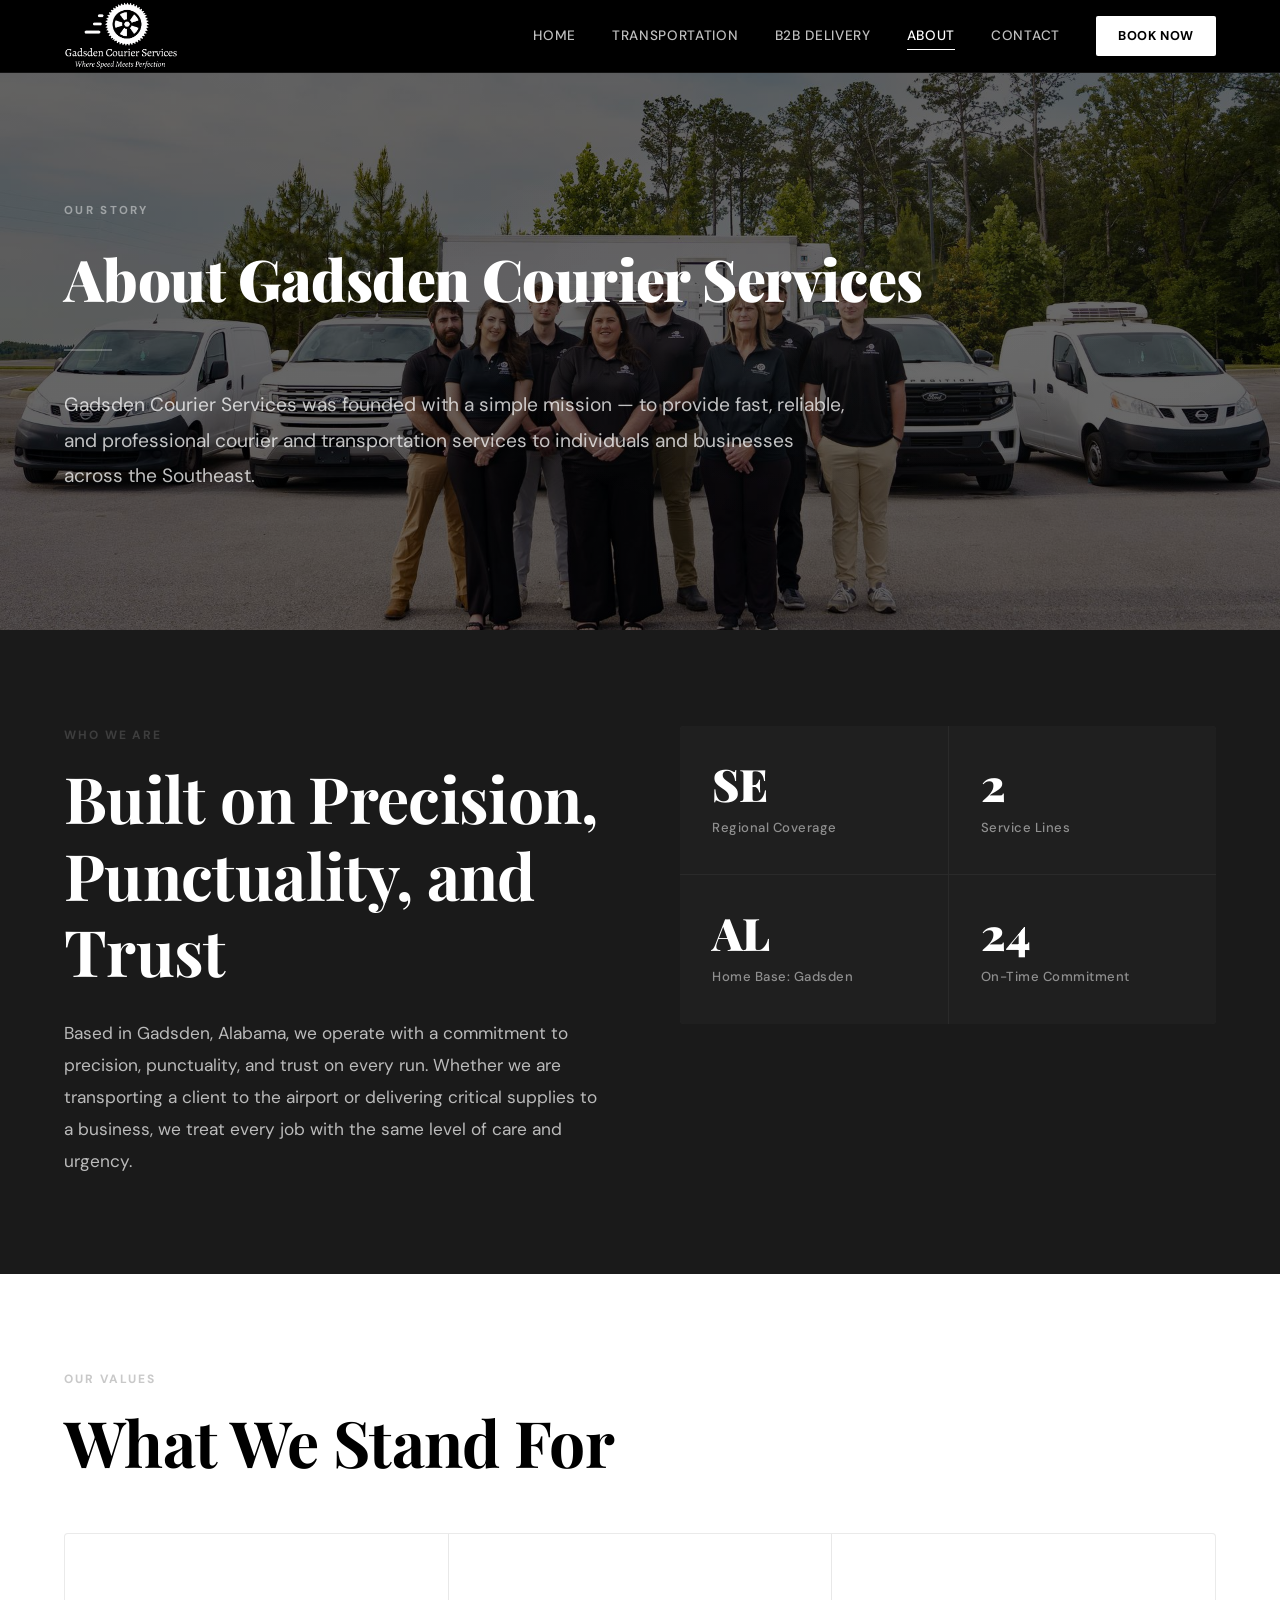
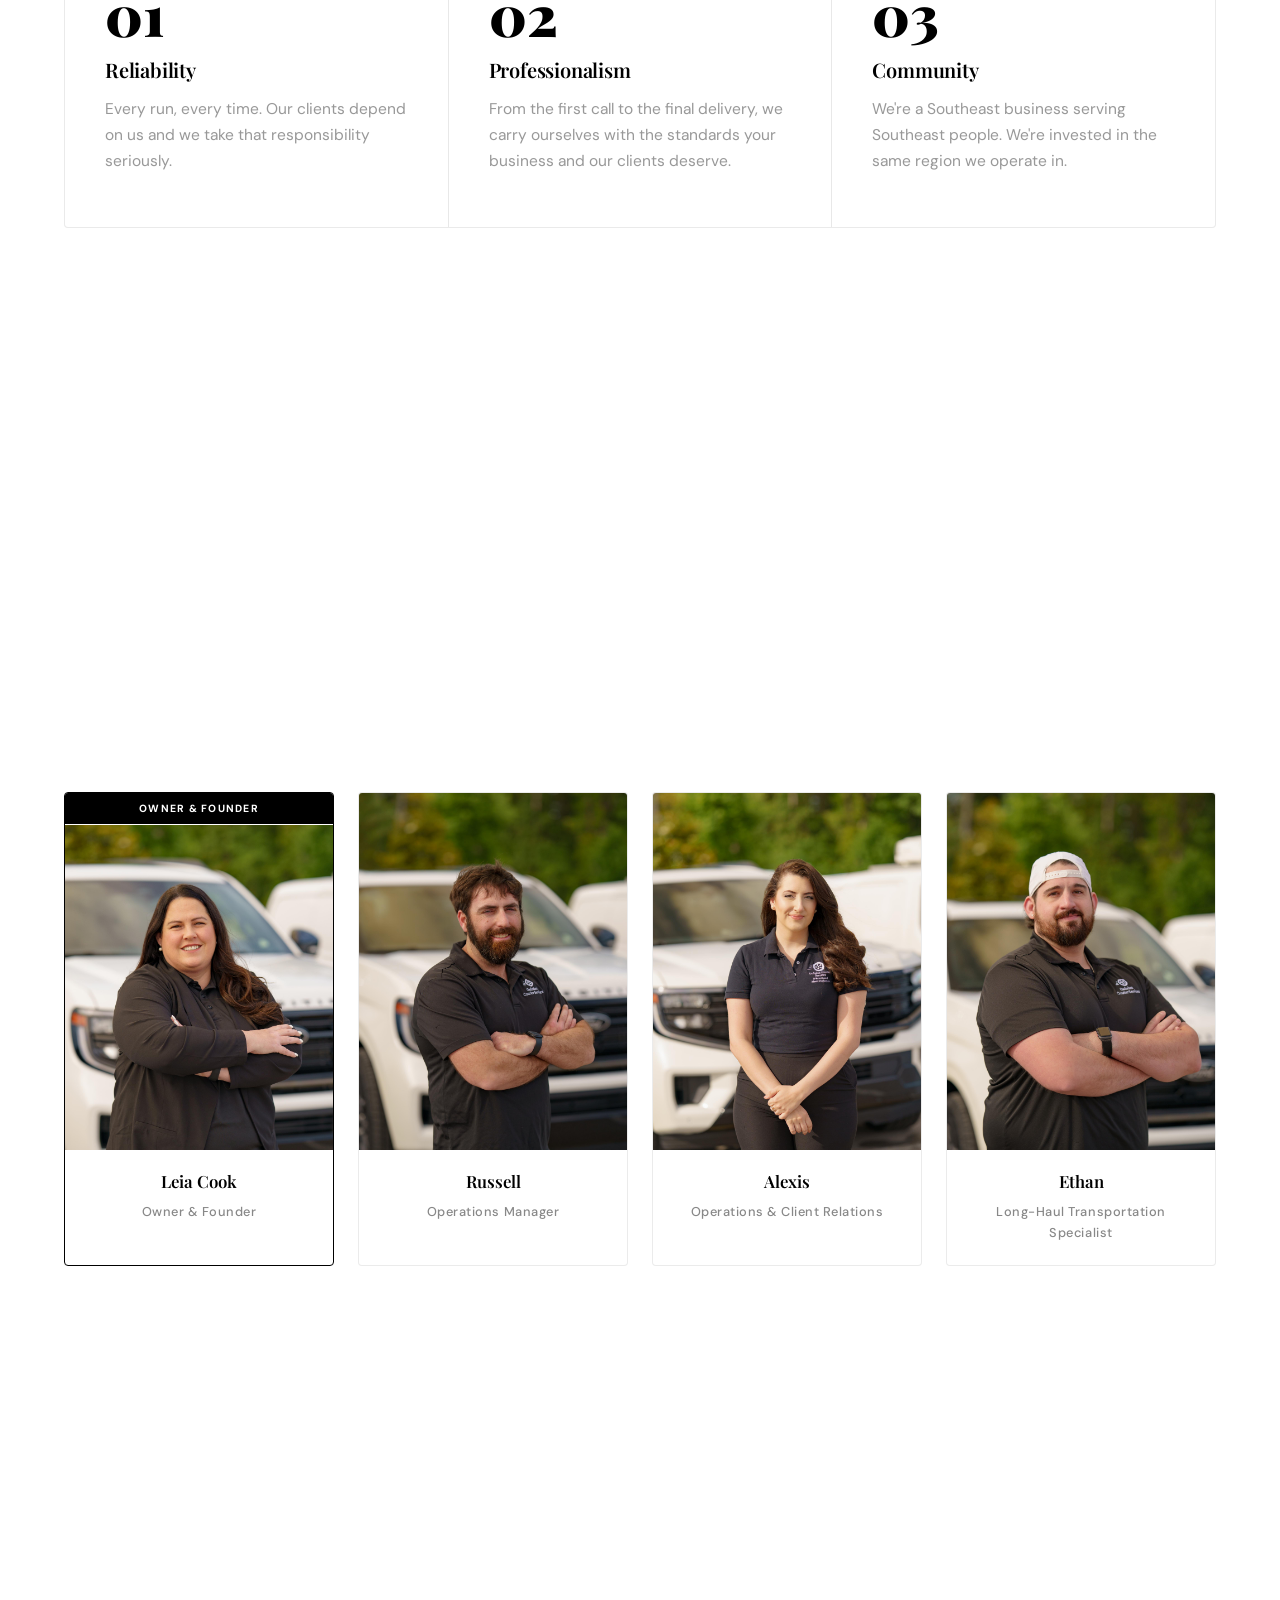
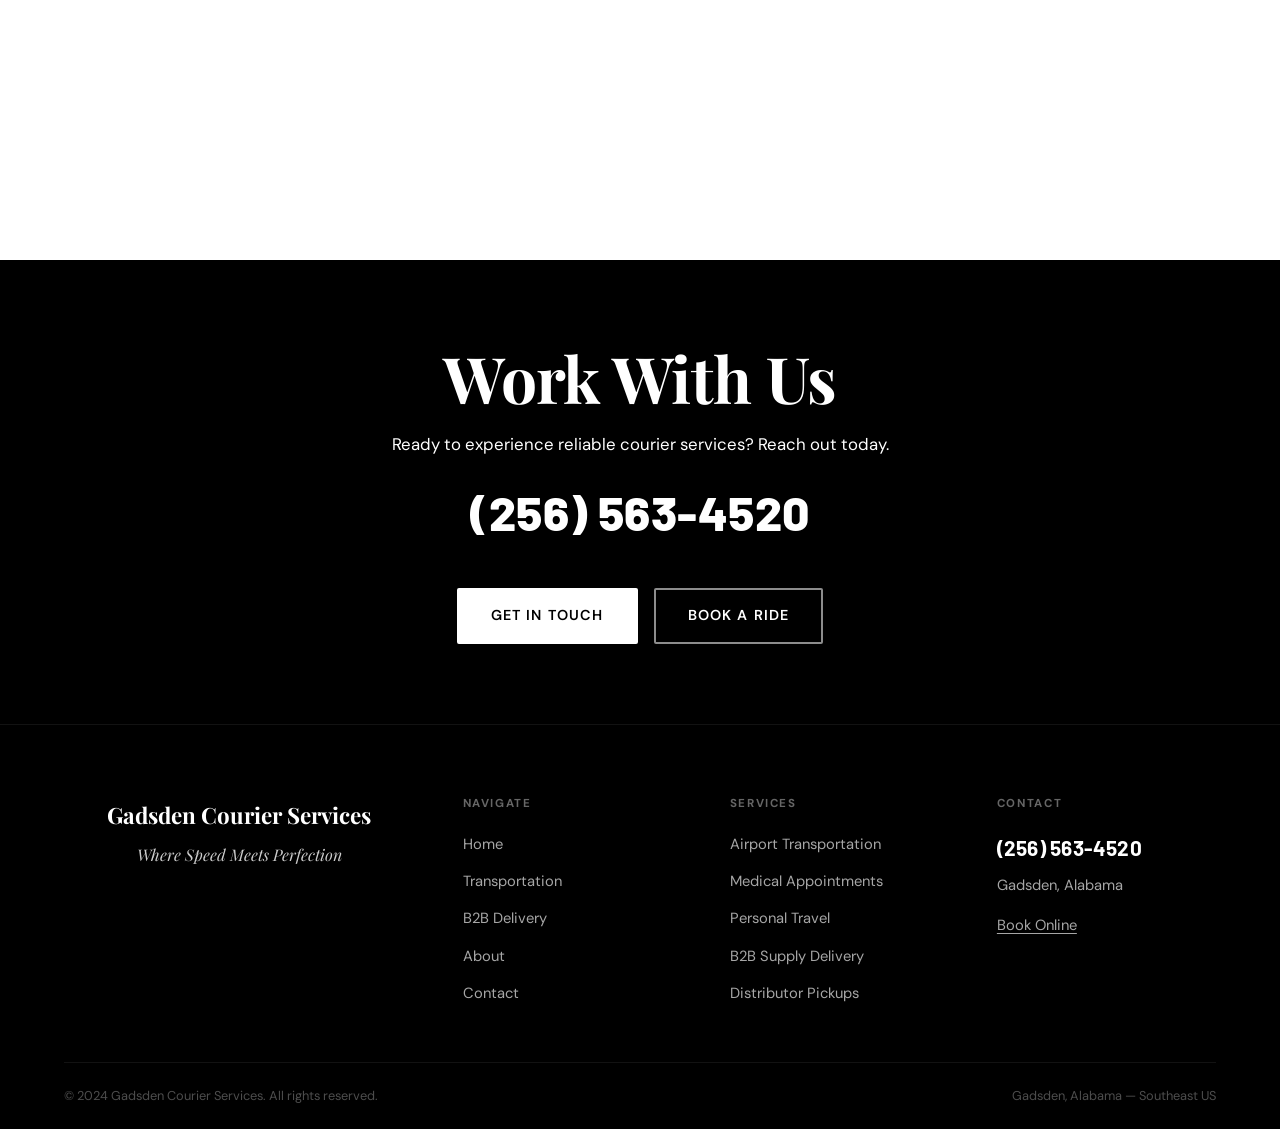
==== commit c2f1afe1: "describe what you changed" ====
--- a/about.html
+++ b/about.html
@@ -173,7 +173,7 @@
             <img src="team-ethan.jpg" alt="Ethan — Driver" class="staff-photo" />
             <div class="staff-info">
               <div class="staff-name">Ethan</div>
-              <div class="staff-role">Lead Driver</div>
+              <div class="staff-role">Long-Haul Transportation Specialist</div>
             </div>
           </div>
 
@@ -182,7 +182,7 @@
             <img src="team-tanner.jpg" alt="Tanner — Driver" class="staff-photo" />
             <div class="staff-info">
               <div class="staff-name">Tanner</div>
-              <div class="staff-role">Driver</div>
+              <div class="staff-role">Local Delivery Specialist</div>
             </div>
           </div>
 
@@ -191,7 +191,7 @@
             <img src="team-nana.jpg" alt="Sandi — Driver" class="staff-photo" />
             <div class="staff-info">
               <div class="staff-name">Sandi</div>
-              <div class="staff-role">Driver</div>
+              <div class="staff-role">Medical Transportation Specialist, LPN</div>
             </div>
           </div>
 
@@ -200,7 +200,7 @@
             <img src="team-micah.jpg" alt="Micah — Driver" class="staff-photo" />
             <div class="staff-info">
               <div class="staff-name">Micah</div>
-              <div class="staff-role">Driver</div>
+              <div class="staff-role">Fleet Operations Specialist</div>
             </div>
           </div>
 
